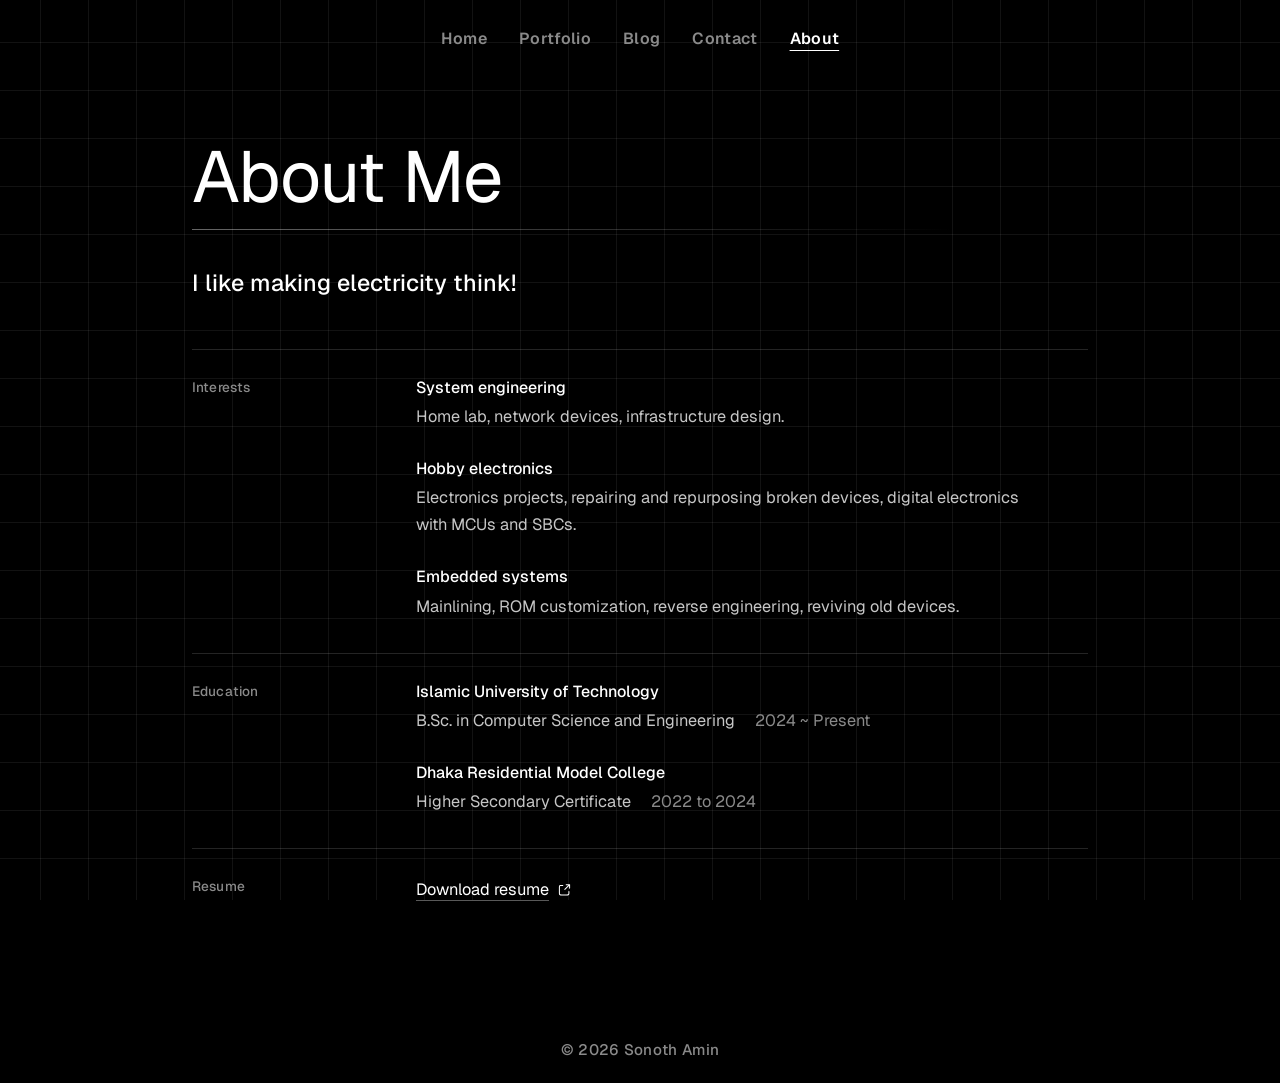
==== about/index.html @ b70d10ba "Refactor styles and structure: update cursor URL, replace styles.css with style.css, and add about p" ====
<!DOCTYPE html>
<html lang="en">

<head>
  <meta charset="UTF-8">
  <meta name="viewport" content="width=device-width, initial-scale=1.0">
  <title>About | Sonoth Amin</title>
  <meta name="description" content="Home lab, embedded electronics, Linux and reviving old hardware.">
  <meta name="theme-color" content="#000000">
  <link rel="canonical" href="https://sonothamin.dev/about/">

  <meta property="og:type" content="profile">
  <meta property="og:title" content="About | Sonoth Amin">
  <meta property="og:description" content="Embedded electronics, Linux systems, network administration and hardware repurposing.">
  <meta property="og:url" content="https://sonothamin.dev/about/">

  <meta name="google-adsense-account" content="ca-pub-9419084754876913">

  <script>document.documentElement.classList.add("js")</script>
  <link rel="shortcut icon" type="image/x-icon" href="/favicon.ico">

  <link rel="preconnect" href="https://api.fontshare.com">
  <link rel="preconnect" href="https://cdn.fontshare.com" crossorigin>
  <link rel="preconnect" href="https://fonts.googleapis.com">
  <link rel="preconnect" href="https://fonts.gstatic.com" crossorigin>
  <link href="https://api.fontshare.com/v2/css?f[]=kola@400&display=swap" rel="stylesheet">
  <link href="https://fonts.googleapis.com/css2?family=Geist:wght@400..600&display=swap" rel="stylesheet">
  <link rel="stylesheet" href="/style.css">
  <link rel="stylesheet" href="/about/about.css">
</head>

<body>
  <a class="skip-link" href="#main">Skip to content</a>

  <div class="design-grid" aria-hidden="true"></div>

  <div class="site-cursor" data-site-cursor aria-hidden="true">
    <img src="/cursor.svg" alt="" width="24" height="24" draggable="false">
    <img class="cursor-hand" src="/cursor-pointer.svg" alt="" draggable="false">
  </div>

  <header class="site-header">
    <nav class="site-nav" aria-label="Primary">
      <a href="/" class="nav-link">Home</a>
      <a href="/#/Portfolio" class="nav-link">Portfolio</a>
      <a href="/#/Blog" class="nav-link">Blog</a>
      <a href="/#/Contact" class="nav-link">Contact</a>
      <a href="/about/" class="nav-link is-active" aria-current="page">About</a>
    </nav>
  </header>

  <main id="main" class="about">
    <div class="about-head">
      <h1 class="page-title"><span class="title-mask"><span class="title-line">About Me</span></span></h1>
      <span class="hero-rule" aria-hidden="true"></span>
    </div>

    <div class="about-body">
      <p class="lede">
        I like making electricity think!
      </p>


      <section class="block" aria-labelledby="h-interests">
        <h2 id="h-interests" class="block-title">Interests</h2>
        <div class="entries">
          <article class="entry">
            <h3>System engineering</h3>
            <p>Home lab, network devices, infrastructure design.</p>
          </article>
          <article class="entry">
            <h3>Hobby electronics</h3>
            <p>Electronics projects, repairing and repurposing broken devices, digital electronics with MCUs and SBCs.</p>
          </article>
          <article class="entry">
            <h3>Embedded systems</h3>
            <p>Mainlining, ROM customization, reverse engineering, reviving old devices.</p>
          </article>
        </div>
      </section>



      <section class="block" aria-labelledby="h-education">
        <h2 id="h-education" class="block-title">Education</h2>
        <div class="entries">
          <article class="entry">
            <h3>Islamic University of Technology</h3>
            <p class="meta"><span>B.Sc. in Computer Science and Engineering</span> <time>2024 ~ Present</time></p>
          </article>
          <article class="entry">
            <h3>Dhaka Residential Model College</h3>
            <p class="meta"><span>Higher Secondary Certificate</span> <time>2022 to 2024</time></p>
          </article>
        </div>
      </section>



      <section class="block" aria-labelledby="h-resume">
        <h2 id="h-resume" class="block-title">Resume</h2>
        <p>
          <a class="text-link icon-link" href="/Resume.pdf" target="_blank" rel="noopener">
            Download resume
            <svg viewBox="0 0 24 24" fill="none" aria-hidden="true" focusable="false"><path d="M10 5H8.2C7.08 5 6.52 5 6.09 5.22a2 2 0 0 0-.87.87C5 6.52 5 7.08 5 8.2v7.6c0 1.12 0 1.68.22 2.11a2 2 0 0 0 .87.87c.43.22.99.22 2.11.22h7.6c1.12 0 1.68 0 2.11-.22a2 2 0 0 0 .87-.87c.22-.43.22-.99.22-2.11V14M20 9V4m0 0h-5m5 0-7 7" stroke="currentColor" stroke-width="1.5" stroke-linecap="round" stroke-linejoin="round"/></svg>
          </a>
        </p>
      </section>
    </div>
  </main>

  <footer class="site-footer">
    <p class="footer-copy">&copy; 2026 Sonoth Amin</p>
  </footer>

  <script src="/app.js" defer></script>
</body>

</html>
---- style.css ----
*,
*::before,
*::after {
  margin: 0;
  padding: 0;
  box-sizing: border-box;
}

:root {
  --bg: #000000;
  --fg: #ffffff;
  --muted: #8a8a8a;
  --muted-strong: #b4b4b4;
  --grid-line: rgba(255, 255, 255, 0.070);
  --font-ui: "Geist", system-ui, -apple-system, "Segoe UI", sans-serif;
  --font-title: "Kola", "Geist", system-ui, sans-serif;
  --ease: cubic-bezier(0.16, 1, 0.3, 1);
  --cursor-size: 48px;
  --cursor-hot-x: 21px;
  --cursor-hot-y: 18px;
  --cursor: url("cursor.svg") 21 18, auto;
}

html {
  color-scheme: dark;
}

body {
  min-height: 100vh;
  min-height: 100dvh;
  display: flex;
  flex-direction: column;
  background: var(--bg);
  color: var(--fg);
  font-family: var(--font-ui);
  font-size: 1.05rem;
  cursor: var(--cursor);
}

/* Form controls don't inherit the font by default */
button,
input,
textarea,
select {
  font-family: inherit;
}

body.cursor-ready,
body.cursor-ready * {
  cursor: none !important;
}

a {
  color: inherit;
  text-decoration: none;
}

/* Keyboard focus (native cursor is hidden, so focus must be visible) */
a:focus-visible {
  outline: 1px solid var(--fg);
  outline-offset: 0.35em;
  border-radius: 2px;
}

/* —— Design grid —— */
.design-grid {
  position: fixed;
  inset: 0;
  z-index: 0;
  pointer-events: none;
  opacity: 0;
  background-image:
    linear-gradient(to right, var(--grid-line) 1px, transparent 1px),
    linear-gradient(to bottom, var(--grid-line) 1px, transparent 1px);
  background-size: 48px 48px;
  background-position: center center;
  transition: opacity 1.4s ease;
}

.design-grid.is-visible {
  opacity: 1;
}

/* Soft spherical glow that follows the mouse */
.design-grid::after {
  content: "";
  position: absolute;
  top: 0;
  left: 0;
  width: 560px;
  height: 560px;
  margin: -280px 0 0 -280px;
  border-radius: 50%;
  background: radial-gradient(circle, rgba(255, 255, 255, 0.075) 0%, rgba(255, 255, 255, 0.03) 35%, transparent 68%);
  transform: translate3d(var(--mx, -999px), var(--my, -999px), 0);
  opacity: 0;
  transition: opacity 0.35s ease;
  will-change: transform, opacity;
}

.design-grid.has-glow::after {
  opacity: 1;
}

.site-header,
.hero,
.site-footer {
  position: relative;
  z-index: 1;
}

/* —— Site glass cursor —— */
.site-cursor {
  position: fixed;
  top: 0;
  left: 0;
  z-index: 10000;
  width: var(--cursor-size);
  height: var(--cursor-size);
  margin: calc(var(--cursor-hot-y) * -1) 0 0 calc(var(--cursor-hot-x) * -1);
  pointer-events: none;
  opacity: 0;
  transform: translate3d(-100px, -100px, 0);
  filter: drop-shadow(0 2px 8px rgba(0, 0, 0, 0.4));
  transition: opacity 0.2s ease;
  will-change: transform;
}

.site-cursor.is-on {
  opacity: 1;
}

.site-cursor img {
  display: block;
  width: var(--cursor-size);
  height: var(--cursor-size);
  transform-origin: top left;
  transition: opacity 0.16s ease, transform 0.12s ease;
  filter: drop-shadow(0 0 0.5px rgba(255, 255, 255, 0.6));
}

.site-cursor.is-press img {
  transform: scale(0.88);
}

/* Hand pointer: fingertip sits exactly on the arrow's hotspot */
.site-cursor .cursor-hand {
  position: absolute;
  left: var(--hand-left, 0);
  top: var(--hand-top, 0);
  width: var(--hand-size, 28px);
  height: var(--hand-size, 28px);
  opacity: 0;
  transform: scale(0.7);
  transform-origin: var(--hand-hx, 50%) var(--hand-hy, 10%);
  transition: opacity 0.16s ease, transform 0.22s var(--ease);
}

.site-cursor.is-link > img:first-child {
  opacity: 0;
  transform: scale(0.8);
}

.site-cursor.is-link .cursor-hand {
  opacity: 1;
  transform: scale(1);
}

.site-cursor.is-link.is-press .cursor-hand {
  transform: scale(0.88);
}

/* —— Header —— */
.site-header {
  display: flex;
  justify-content: center;
  align-items: center;
  padding: 1.75rem 2.5rem;
}

.site-nav {
  display: flex;
  align-items: center;
  gap: 2rem;
}

.nav-link {
  font-size: 1rem;
  font-weight: 600;
  letter-spacing: 0.02em;
  color: var(--muted);
  transition: color 0.2s ease;
}

.nav-link:hover {
  color: var(--muted-strong);
}

.nav-link.is-active {
  color: var(--fg);
  text-decoration: underline;
  text-underline-offset: 0.35em;
  text-decoration-thickness: 1px;
}

/* —— Hero —— */
.hero {
  flex: 1;
  display: flex;
  flex-direction: column;
  align-items: center;
  justify-content: center;
  padding: 2rem 1.5rem 4rem;
  text-align: center;

  -webkit-user-select: none; /* Safari */
  -moz-user-select: none;    /* Firefox */
  -ms-user-select: none;     /* IE 10 and 11 / Edge Legacy */
  user-select: none;         /* Standard syntax (Chrome, Edge, Opera) */
}

.name-stage {
  position: relative;
  display: inline-block;
  max-width: min(96vw, 1100px);
  padding: 0.2em 0.35em 0.15em;
}

.hero-name {
  display: inline-flex;
  justify-content: center;
  max-width: 100%;
  font-family: var(--font-title);
  font-size: clamp(3rem, 14vw, 8rem);
  font-weight: 400;
  font-synthesis: none;
  letter-spacing: -0.01em;
  line-height: 1;
  white-space: nowrap;
}

.js .hero-name { visibility: hidden; }
.js .hero-name.is-built { visibility: visible; }

/* Each glyph rises out of its own mask */
.hero-name .mask {
  display: inline-block;
  overflow: hidden;
  padding: 0.1em 0.01em;
  margin: -0.1em -0.01em;
}

.hero-name .ch {
  display: inline-block;
  transform: translateY(110%);
  will-change: transform;
}

.hero-name .gap { display: inline-block; width: 0.28em; }

.is-in .hero-name .ch {
  transform: translateY(0);
  transition: transform 1100ms var(--ease) calc(280ms + var(--i) * 55ms);
}

/* Hairline that draws out from the centre */
.hero-rule {
  display: block;
  width: 100%;
  height: 1px;
  margin-top: 0.9rem;
  background: linear-gradient(90deg, transparent, rgba(255, 255, 255, 0.4) 50%, transparent);
  transform: scaleX(0);
  transform-origin: center;
}

.is-in .hero-rule {
  transform: scaleX(1);
  transition: transform 1400ms var(--ease) 900ms;
}

.subtitle {
  margin-top: 1.15rem;
  font-size: 1.25rem;
  font-weight: 500;
  letter-spacing: 0.03em;
  color: var(--muted);

  -webkit-user-select: none; /* Safari */
  -moz-user-select: none;    /* Firefox */
  -ms-user-select: none;     /* IE 10 and 11 / Edge Legacy */
  user-select: none;         /* Standard syntax (Chrome, Edge, Opera) */
}

.js .subtitle {
  opacity: 0;
  filter: blur(6px);
  letter-spacing: 0.14em;
  transform: translateY(8px);
}

.is-in .subtitle {
  opacity: 1;
  filter: none;
  letter-spacing: 0.03em;
  transform: none;
  transition: opacity 1000ms ease 1350ms, filter 1000ms ease 1350ms,
    letter-spacing 1400ms var(--ease) 1350ms, transform 1000ms var(--ease) 1350ms;
}

/* Chrome settles in last */
.js .site-header { opacity: 0; transform: translateY(-6px); }
.js .site-footer { opacity: 0; }

.is-in .site-header,
.is-in .site-footer {
  opacity: 1;
  transform: none;
  transition: opacity 1000ms ease 1700ms, transform 1000ms var(--ease) 1700ms;
}

/* —— Footer —— */
.site-footer {
  display: flex;
  align-items: center;
  justify-content: center;
  gap: 2rem;
  padding: 1.5rem 2.5rem;
  color: var(--muted);
  font-size: 0.95rem;
  font-weight: 500;
  letter-spacing: 0.02em;
}

.footer-github {
  transition: color 0.2s ease;
}

.footer-github:hover {
  color: var(--muted-strong);
}

/* —— Responsive —— */
@media (max-width: 860px) {
  .site-header {
    padding: 1.5rem 1.25rem 1rem;
  }

  .site-nav {
    flex-wrap: wrap;
    justify-content: center;
    gap: 1rem 1.35rem;
  }

  .site-footer {
    padding: 1.25rem;
  }

  .subtitle {
    font-size: 1.05rem;
  }
}

@media (max-width: 480px) {
  .design-grid {
    background-size: 36px 36px;
  }

  .site-nav {
    gap: 0.85rem 1.1rem;
  }

  .nav-link {
    font-size: 0.95rem;
  }
}

/* Narrow or touch screens: native cursor, no custom one */
@media (max-width: 860px), (hover: none), (pointer: coarse) {
  .site-cursor {
    display: none;
  }

  body,
  body.cursor-ready,
  body.cursor-ready * {
    cursor: auto !important;
  }
}

@media (prefers-reduced-motion: reduce) {
  .design-grid { transition: none; opacity: 1; }

  .js .hero-name .ch,
  .js .hero-rule,
  .js .subtitle,
  .js .site-header,
  .js .site-footer {
    opacity: 1;
    filter: none;
    transform: none;
    transition: none;
  }

  .js .subtitle { letter-spacing: 0.03em; }
}
---- about/about.css ----
/* About page. Builds on the tokens and components in styles.css. */

:root {
  --divider: rgba(255, 255, 255, 0.14);
}

/* Skip link: hidden until keyboard focus */
.skip-link {
  position: fixed;
  top: 0.75rem;
  left: 0.75rem;
  z-index: 10001;
  padding: 0.5rem 0.9rem;
  background: var(--fg);
  color: var(--bg);
  font-weight: 600;
  transform: translateY(-200%);
}

.skip-link:focus-visible {
  transform: none;
  outline: 2px solid var(--bg);
  outline-offset: -4px;
}

/* —— Layout —— */
.about {
  position: relative;
  z-index: 1;
  flex: 1;
  width: min(100% - 3rem, 56rem);
  margin-inline: auto;
  padding: clamp(2rem, 6vw, 4rem) 0 clamp(3rem, 8vw, 5rem);
}

.about-head {
  padding-bottom: 0.25rem;
}

.page-title {
  font-family: var(--font-title);
  font-size: clamp(2.25rem, 9vw, 4.5rem);
  font-weight: 400;
  font-synthesis: none;
  letter-spacing: -0.01em;
  line-height: 1;
}

.title-mask {
  display: inline-block;
  overflow: hidden;
  padding: 0.1em 0.02em;
  margin: -0.1em -0.02em;
  vertical-align: top;
}

.title-line {
  display: inline-block;
}

.about-head .hero-rule {
  margin-top: 1rem;
  background: linear-gradient(90deg, rgba(255, 255, 255, 0.4), transparent 85%);
  transform-origin: left center;
}

.lede {
  max-width: 38rem;
  margin: 2rem 0 3rem;
  font-size: clamp(1.2rem, 2.3vw, 1.45rem);
  font-weight: 500;
  line-height: 1.5;
  color: var(--fg);
}

/* —— Sections: label on the left, content on the right —— */
.block {
  display: grid;
  grid-template-columns: 11rem minmax(0, 1fr);
  gap: 1rem 3rem;
  padding: 1.75rem 0 2rem;
  border-top: 1px solid var(--divider);
}

.block-title {
  font-size: 0.85rem;
  font-weight: 500;
  letter-spacing: 0.01em;
  color: var(--muted);
}

/* Reading text uses Geist; Rajdhani stays on the name, nav and headings */
.block p,
.block dd,
.block li {
  font-size: 1.02rem;
  font-weight: 400;
  line-height: 1.65;
  color: #c6c6c6;
}

.prose {
  max-width: 38rem;
}

/* —— Entries (projects, education) —— */
.entries {
  display: grid;
  gap: 1.75rem;
}

.entry h3 {
  font-size: 1rem;
  font-weight: 500;
  line-height: 1.3;
  color: var(--fg);
}

.entry p {
  max-width: 38rem;
  margin-top: 0.35rem;
}

.entry .meta {
  display: flex;
  flex-wrap: wrap;
  gap: 0.15rem 1.25rem;
}

.entry .meta time {
  color: var(--muted);
}

/* —— Tools —— */
.tools {
  display: grid;
  gap: 1.1rem;
}

.tools dt {
  font-size: 1.15rem;
  font-weight: 600;
  color: var(--fg);
}

.tools dd {
  max-width: 38rem;
}

/* —— Lists —— */
.plain-list {
  display: grid;
  gap: 0.9rem;
  list-style: none;
}

.plain-list strong {
  display: block;
  font-weight: 600;
  color: var(--fg);
}

.plain-list.inline {
  display: flex;
  flex-wrap: wrap;
  gap: 0.5rem 2rem;
}

/* —— Links —— */
.icon-link {
  display: inline-flex;
  align-items: center;
  gap: 0.45em;
}

.icon-link svg {
  width: 1em;
  height: 1em;
  flex: none;
}

.text-link {
  color: var(--fg);
  text-decoration: underline;
  text-decoration-thickness: 1px;
  text-decoration-color: rgba(255, 255, 255, 0.35);
  text-underline-offset: 0.3em;
  transition: text-decoration-color 0.2s ease;
}

.text-link:hover {
  text-decoration-color: var(--fg);
}

/* —— Load sequence: one orchestrated moment, matching the home page —— */
.js .title-line {
  transform: translateY(110%);
}

.is-in .title-line {
  transform: none;
  transition: transform 1100ms var(--ease) 280ms;
}

.js .about-body {
  opacity: 0;
  transform: translateY(10px);
}

.is-in .about-body {
  opacity: 1;
  transform: none;
  transition: opacity 900ms ease 1000ms, transform 900ms var(--ease) 1000ms;
}

/* —— Responsive —— */
@media (max-width: 720px) {
  .block {
    grid-template-columns: 1fr;
    gap: 0.75rem;
    padding: 1.5rem 0 1.75rem;
  }
}

@media (prefers-reduced-motion: reduce) {
  .js .title-line,
  .js .about-body {
    opacity: 1;
    transform: none;
    transition: none;
  }
}
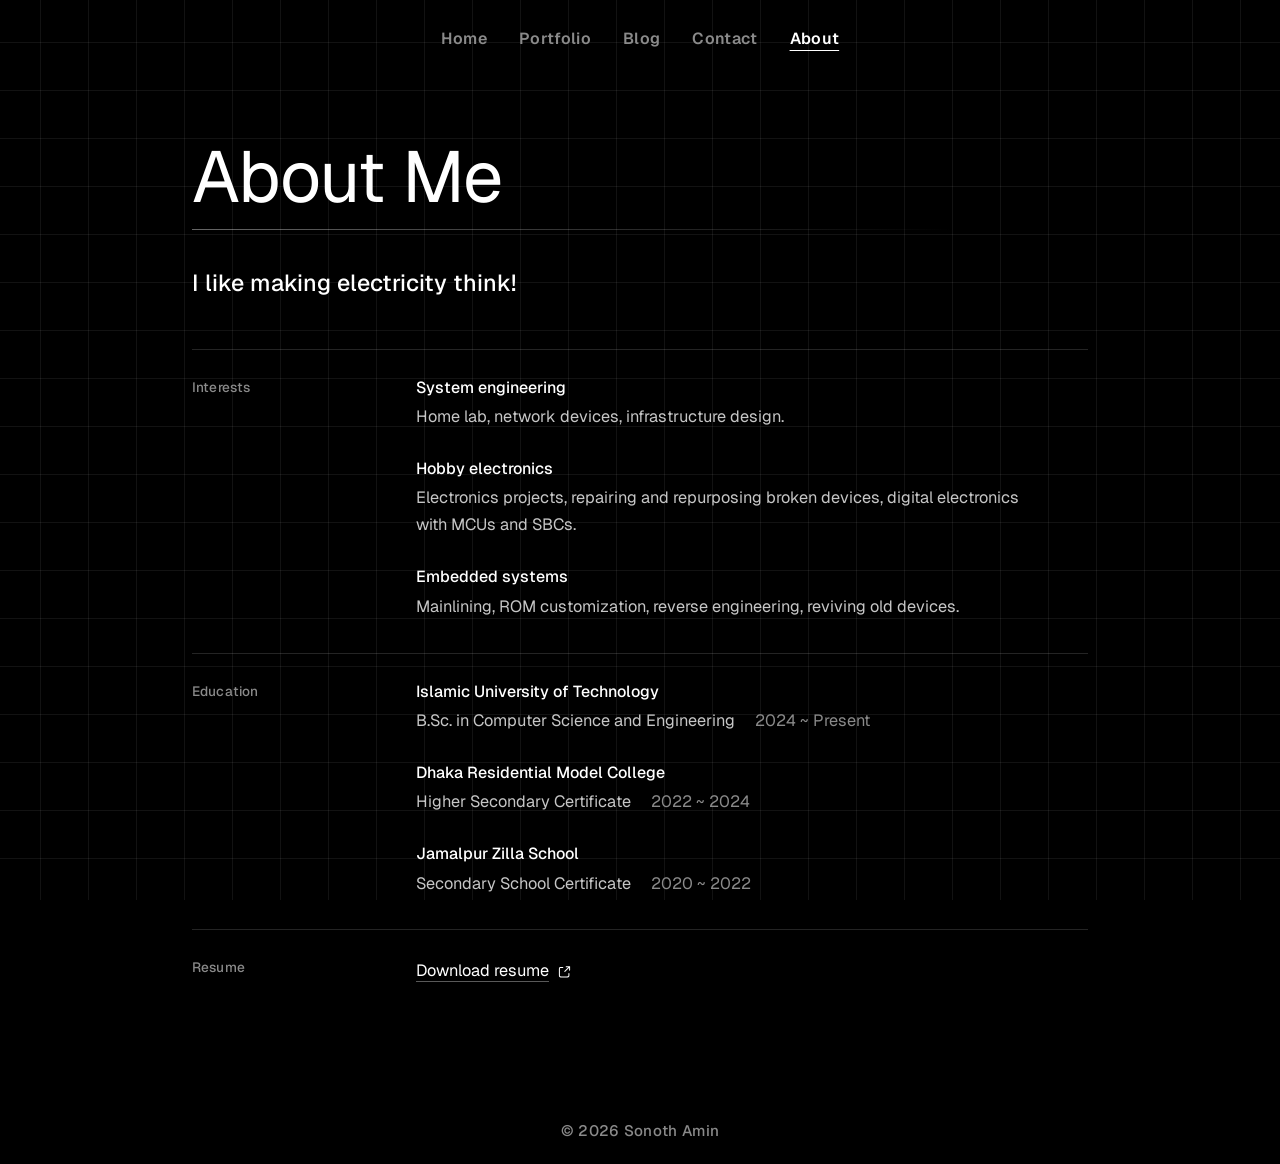
==== commit e4880f67: "Improve HTML structure: format meta description, update educational entries, and enhance resume link" ====
--- a/about/index.html
+++ b/about/index.html
@@ -11,7 +11,8 @@
 
   <meta property="og:type" content="profile">
   <meta property="og:title" content="About | Sonoth Amin">
-  <meta property="og:description" content="Embedded electronics, Linux systems, network administration and hardware repurposing.">
+  <meta property="og:description"
+    content="Embedded electronics, Linux systems, network administration and hardware repurposing.">
   <meta property="og:url" content="https://sonothamin.dev/about/">
 
   <meta name="google-adsense-account" content="ca-pub-9419084754876913">
@@ -70,7 +71,8 @@
           </article>
           <article class="entry">
             <h3>Hobby electronics</h3>
-            <p>Electronics projects, repairing and repurposing broken devices, digital electronics with MCUs and SBCs.</p>
+            <p>Electronics projects, repairing and repurposing broken devices, digital electronics with MCUs and SBCs.
+            </p>
           </article>
           <article class="entry">
             <h3>Embedded systems</h3>
@@ -90,7 +92,11 @@
           </article>
           <article class="entry">
             <h3>Dhaka Residential Model College</h3>
-            <p class="meta"><span>Higher Secondary Certificate</span> <time>2022 to 2024</time></p>
+            <p class="meta"><span>Higher Secondary Certificate</span> <time>2022 ~ 2024</time></p>
+          </article>
+          <article class="entry">
+            <h3>Jamalpur Zilla School</h3>
+            <p class="meta"><span>Secondary School Certificate</span> <time>2020 ~ 2022</time></p>
           </article>
         </div>
       </section>
@@ -102,7 +108,11 @@
         <p>
           <a class="text-link icon-link" href="/Resume.pdf" target="_blank" rel="noopener">
             Download resume
-            <svg viewBox="0 0 24 24" fill="none" aria-hidden="true" focusable="false"><path d="M10 5H8.2C7.08 5 6.52 5 6.09 5.22a2 2 0 0 0-.87.87C5 6.52 5 7.08 5 8.2v7.6c0 1.12 0 1.68.22 2.11a2 2 0 0 0 .87.87c.43.22.99.22 2.11.22h7.6c1.12 0 1.68 0 2.11-.22a2 2 0 0 0 .87-.87c.22-.43.22-.99.22-2.11V14M20 9V4m0 0h-5m5 0-7 7" stroke="currentColor" stroke-width="1.5" stroke-linecap="round" stroke-linejoin="round"/></svg>
+            <svg viewBox="0 0 24 24" fill="none" aria-hidden="true" focusable="false">
+              <path
+                d="M10 5H8.2C7.08 5 6.52 5 6.09 5.22a2 2 0 0 0-.87.87C5 6.52 5 7.08 5 8.2v7.6c0 1.12 0 1.68.22 2.11a2 2 0 0 0 .87.87c.43.22.99.22 2.11.22h7.6c1.12 0 1.68 0 2.11-.22a2 2 0 0 0 .87-.87c.22-.43.22-.99.22-2.11V14M20 9V4m0 0h-5m5 0-7 7"
+                stroke="currentColor" stroke-width="1.5" stroke-linecap="round" stroke-linejoin="round" />
+            </svg>
           </a>
         </p>
       </section>
